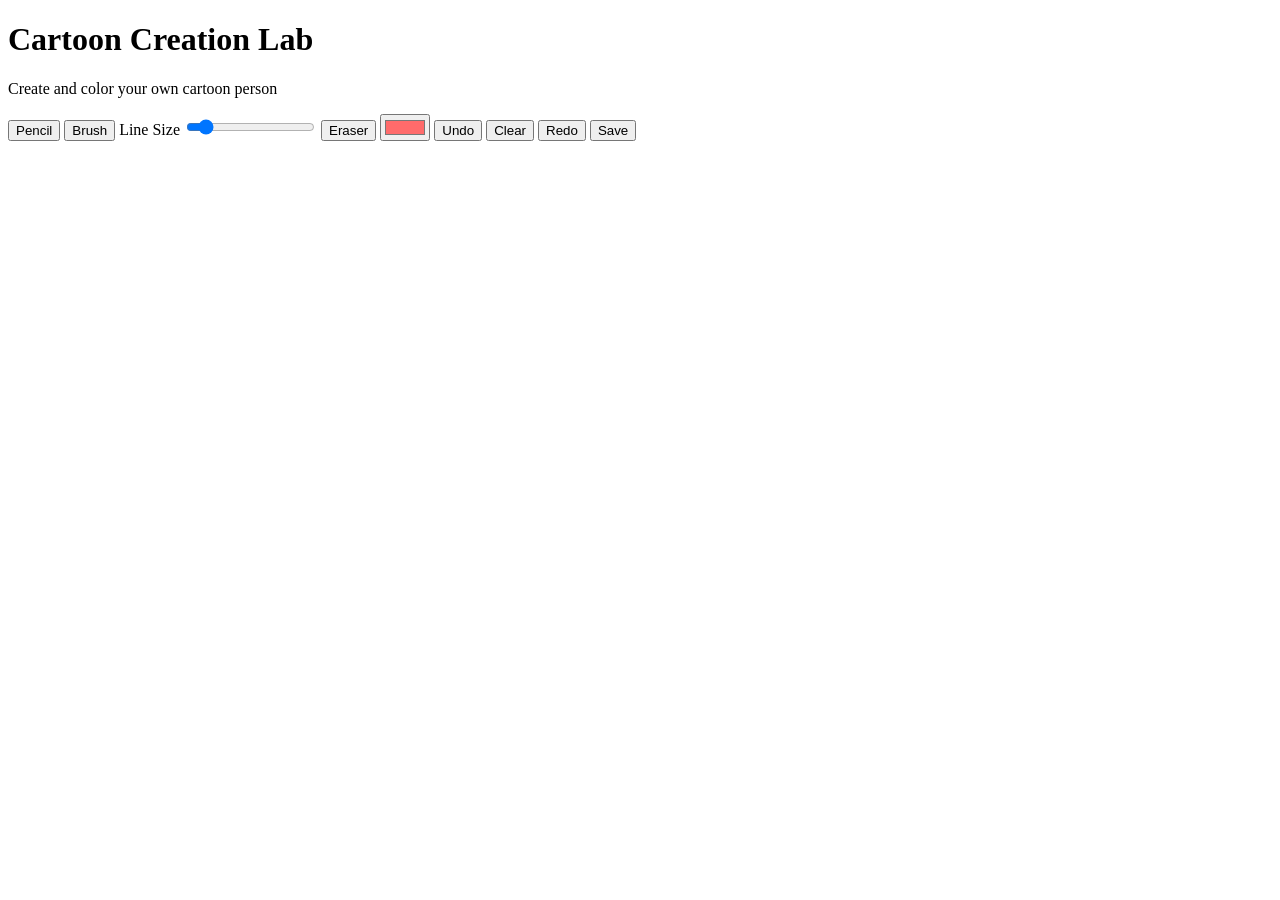
==== index.html @ 33162b20 "Rename myproject/index.html to index.html" ====
<!DOCTYPE html>
<html lang="en">
<head>
    <meta charset="UTF-8">
    <meta name="viewport"
content="width=device-width, initial-scale=1.0">
<title>Cartoon Creation Lab</title>
<link rel="stylesheet" href="style.css">
</head>
<body>
    <div class="app">

    <header>
        <h1>Cartoon Creation Lab </h1>
        <p>Create and color your own cartoon person</p>
    </header>
     
    <div class="studio">

        <div class="toolbar">

            <button id = "pencilBtn">Pencil</button>
            <button id="brushBtn"> Brush</button>
            <label for="brushSize">Line Size</label>
            <input type="range" id="brushSize" min="1" max="30" value="4">
            <button id="eraserBtn"> Eraser</button>
            <input type="color" id="colorPicker" value="#ff6b6b">
            <button id="undoBtn"> Undo</button>
            <button id="clearBtn"> Clear</button>
            <button id="redoBtn"> Redo</button>
            <button id="saveBtn">Save </button>

        </div>

        <div class="canvas-box">
            <canvas id="characterCanvas" width="600" height="600"></canvas>
            <canvas id="artCanvas" width = "600" height="600"></canvas>
        </div>

    </div>

</div>

<script src="script.js" defer></script>
</body>
</html>
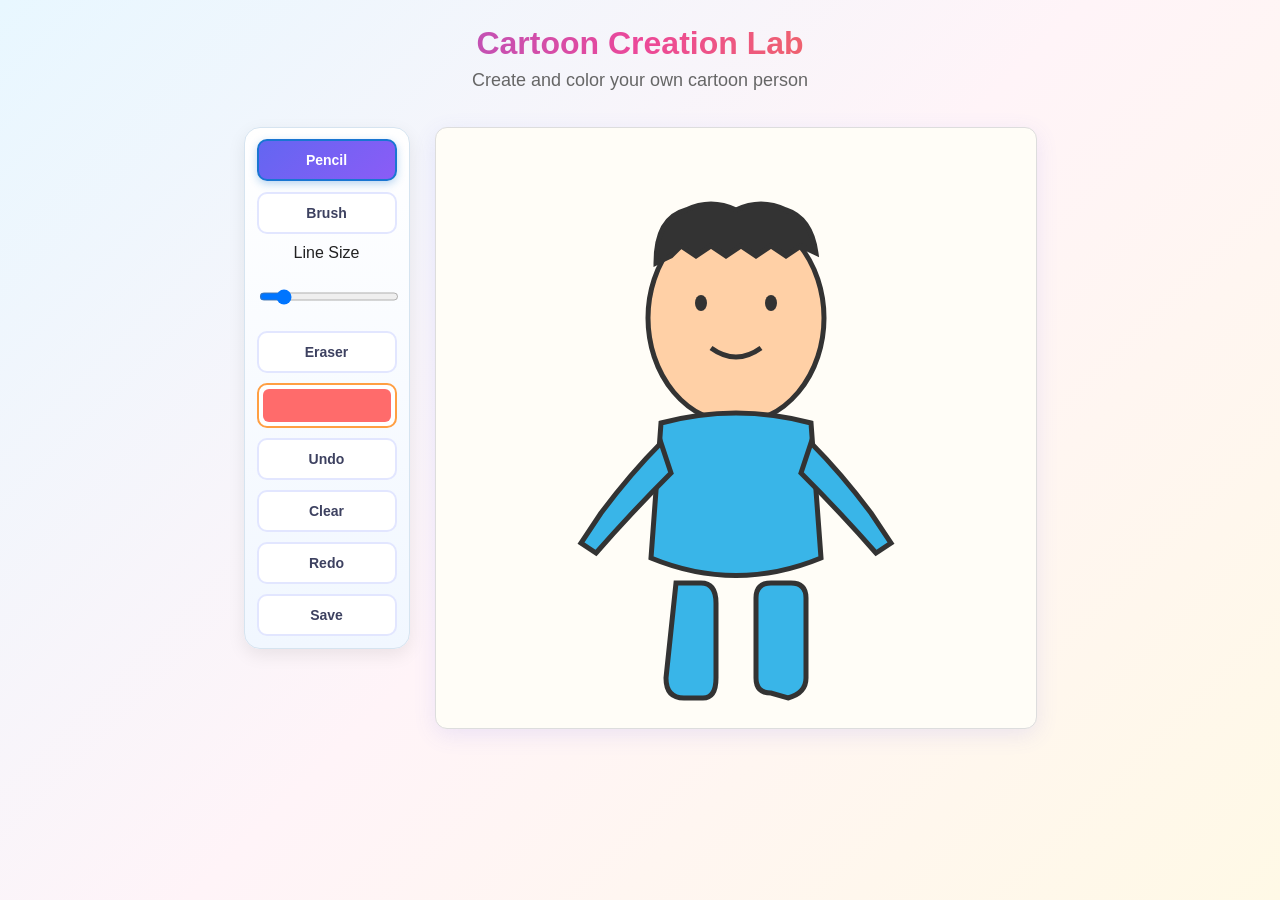
==== commit 9d0bf6b3: "Update index.html" ====
--- a/index.html
+++ b/index.html
@@ -4,6 +4,7 @@
     <meta charset="UTF-8">
     <meta name="viewport"
 content="width=device-width, initial-scale=1.0">
+    <!--Cartoon Creation Lab-->
 <title>Cartoon Creation Lab</title>
 <link rel="stylesheet" href="style.css">
 </head>
--- a/style.css
+++ b/style.css
@@ -0,0 +1,125 @@
+body {
+    margin: 0;
+    min-height: 100vh;
+
+    font-family: Arial, sans-serif;
+
+    background:linear-gradient(135deg,#e8f7ff,#fff4f8,#fff9e6);
+    color: #222;
+}
+.app{
+    width: 94%;
+    max-width: 1100px;
+
+    margin: auto;
+
+    text-align: center;
+}
+
+header {
+    padding: 25px 0 18px;
+}
+
+h1{
+    margin: 0;
+    font-size: 32px;
+    font-weight: 700;
+    background: linear-gradient(90deg,#6366f1,#ec4899,#f59e0b);
+    background-clip: text;
+    -webkit-background-clip: text;
+    -webkit-text-fill-color: transparent;
+}
+
+header p{
+    margin-top: 8px;
+    font-size: 18px;
+    color: #666;
+}
+.studio {
+    display: flex;
+    align-items: flex-start;
+    justify-content:center;
+    gap: 25px;
+}
+.toolbar{
+    width: 140px;
+    padding: 12px;
+    background: linear-gradient(180deg,#ffffff,#f1f7ff);
+    border: 1px solid #d6e4f0;
+    border-radius: 16px;
+    display: flex;
+    flex-direction: column;
+    gap:10px;
+    box-shadow: 0 6px 18px
+    rgba(0,0,0,0.08);
+}
+.toolbar button{
+    padding: 11px;
+    border: 2px solid #e2e6ff;
+    border-radius:10px;
+    background: #ffffff;
+    color: #3d4160;
+    font-size: 14px;
+    font-weight: 600;
+    cursor: pointer;
+    transition: 0.15s;
+}
+.toolbar button:hover{
+    background: #f0f4ff;
+    border-color: #9eb7ff;
+    transform: translateY(-2px);
+}
+.toolbar input{
+    width: 100%;
+    height: 45px;
+    padding: 4px;
+
+    border: 2px solid #ff9f43;
+    border-radius: 10px;
+    cursor: pointer;
+    background: white;
+    box-sizing: border-box;
+}
+.canvas-box{
+    position: relative;
+
+    width: 600px;
+    height: 600px;
+    background: #fffdf7;
+    border: 1px solid #ddd;
+    border-radius: 12px;
+    overflow: hidden;
+    margin: 0;
+    flex-shrink: 0;
+    box-shadow: 0 6px 22px
+    rgba(99,102,241,0.12);
+}
+canvas {
+    position: absolute;
+    top: 0;
+    left: 0;
+
+    width: 600px;
+    height: 600px;
+    touch-action: none;
+}
+#artCanvas{
+   z-index: 2;
+}
+#characterCanvas{
+    z-index: 1;
+}
+.toolbar button.active{
+    background:linear-gradient(135deg,#6366f1,#8b5cf6);
+    color: #fff;
+    border-color: #1976d2;
+    box-shadow: 0 3px 8px rgba(25,118,210,0.3);
+    transform: translateY(-1px);
+}
+.toolbar input::-webkit-color-swatch-wrapper{
+    padding: 0;
+}
+.toolbar input::-webkit-color-swatch{
+    border: none;
+    border-radius: 6px;
+}
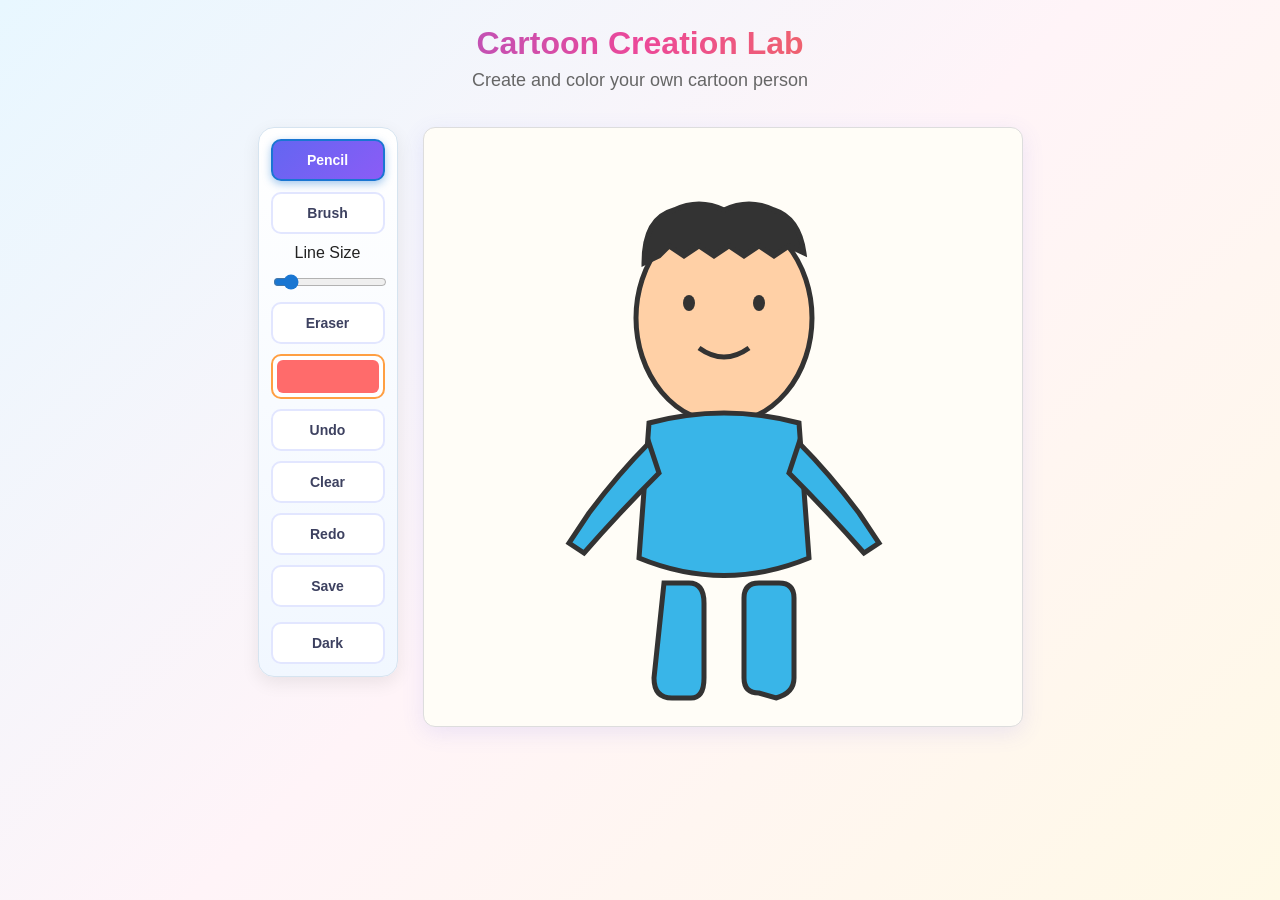
==== commit 5ce4b379: "added dark theme" ====
--- a/index.html
+++ b/index.html
@@ -1,47 +1,130 @@
 <!DOCTYPE html>
 <html lang="en">
+
 <head>
     <meta charset="UTF-8">
-    <meta name="viewport"
-content="width=device-width, initial-scale=1.0">
-    <!--Cartoon Creation Lab-->
-<title>Cartoon Creation Lab</title>
-<link rel="stylesheet" href="style.css">
+    <meta name="viewport" content="width=device-width, initial-scale=1.0">
+
+    <title>Cartoon Creation Lab</title>
+
+    <link rel="stylesheet" href="style.css">
 </head>
+
 <body>
+
     <div class="app">
 
-    <header>
-        <h1>Cartoon Creation Lab </h1>
-        <p>Create and color your own cartoon person</p>
-    </header>
-     
-    <div class="studio">
+        <!-- HEADER -->
+        <header>
 
-        <div class="toolbar">
+            <h1 id="title">
+                Cartoon Creation Lab
+            </h1>
 
-            <button id = "pencilBtn">Pencil</button>
-            <button id="brushBtn"> Brush</button>
-            <label for="brushSize">Line Size</label>
-            <input type="range" id="brushSize" min="1" max="30" value="4">
-            <button id="eraserBtn"> Eraser</button>
-            <input type="color" id="colorPicker" value="#ff6b6b">
-            <button id="undoBtn"> Undo</button>
-            <button id="clearBtn"> Clear</button>
-            <button id="redoBtn"> Redo</button>
-            <button id="saveBtn">Save </button>
+            <p id="subtitle">
+                Create and color your own cartoon person
+            </p>
 
-        </div>
+        </header>
 
-        <div class="canvas-box">
-            <canvas id="characterCanvas" width="600" height="600"></canvas>
-            <canvas id="artCanvas" width = "600" height="600"></canvas>
+
+        <!-- STUDIO -->
+        <div class="studio">
+
+
+            <!-- TOOLBAR -->
+            <div class="toolbar">
+
+                <button id="pencilBtn">
+                    Pencil
+                </button>
+
+                <button id="brushBtn">
+                    Brush
+                </button>
+
+
+                <label for="brushSize">
+                    Line Size
+                </label>
+
+                <input
+                    type="range"
+                    id="brushSize"
+                    min="1"
+                    max="30"
+                    value="4"
+                >
+
+
+                <button id="eraserBtn">
+                    Eraser
+                </button>
+
+
+                <input
+                    type="color"
+                    id="colorPicker"
+                    value="#ff6b6b"
+                >
+
+
+                <button id="undoBtn">
+                    Undo
+                </button>
+
+                <button id="clearBtn">
+                    Clear
+                </button>
+
+                <button id="redoBtn">
+                    Redo
+                </button>
+
+                <button id="saveBtn">
+                    Save
+                </button>
+
+
+                <!-- DARK MODE -->
+                <button id="darkBtn">
+                    Dark
+                </button>
+
+            </div>
+
+
+            <!-- CANVAS -->
+            <div class="canvas-box">
+
+                <!-- CARTOON -->
+                <canvas
+                    id="characterCanvas"
+                    width="600"
+                    height="600">
+                </canvas>
+
+
+                <!-- USER DRAWING -->
+                <canvas
+                    id="artCanvas"
+                    width="600"
+                    height="600">
+                </canvas>
+
+
+                <!-- BAT LAYER -->
+                <div id="batLayer"></div>
+
+            </div>
+
         </div>
 
     </div>
 
-</div>
 
-<script src="script.js" defer></script>
+    <script src="script.js" defer></script>
+
 </body>
-</html>
+
+</html>
--- a/style.css
+++ b/style.css
@@ -1,125 +1,730 @@
+/* =========================================
+   RESET
+========================================= */
+
+* {
+    box-sizing: border-box;
+}
+
+
+/* =========================================
+   BODY
+========================================= */
+
 body {
     margin: 0;
     min-height: 100vh;
 
     font-family: Arial, sans-serif;
 
-    background:linear-gradient(135deg,#e8f7ff,#fff4f8,#fff9e6);
+    background:
+        linear-gradient(
+            135deg,
+            #e8f7ff,
+            #fff4f8,
+            #fff9e6
+        );
+
     color: #222;
-}
-.app{
+
+    transition:
+        background 0.5s ease,
+        color 0.5s ease;
+}
+
+
+/* =========================================
+   APP
+========================================= */
+
+.app {
     width: 94%;
     max-width: 1100px;
 
-    margin: auto;
+    margin: 0 auto;
 
     text-align: center;
 }
+
+
+/* =========================================
+   HEADER
+========================================= */
 
 header {
     padding: 25px 0 18px;
 }
 
-h1{
+
+h1 {
     margin: 0;
+
     font-size: 32px;
     font-weight: 700;
-    background: linear-gradient(90deg,#6366f1,#ec4899,#f59e0b);
+
+    background:
+        linear-gradient(
+            90deg,
+            #6366f1,
+            #ec4899,
+            #f59e0b
+        );
+
     background-clip: text;
     -webkit-background-clip: text;
+
     -webkit-text-fill-color: transparent;
 }
 
-header p{
+
+header p {
     margin-top: 8px;
+
     font-size: 18px;
+
     color: #666;
-}
+
+    transition: color 0.5s ease;
+}
+
+
+/* =========================================
+   STUDIO
+========================================= */
+
 .studio {
     display: flex;
+
     align-items: flex-start;
-    justify-content:center;
+    justify-content: center;
+
     gap: 25px;
 }
-.toolbar{
+
+
+/* =========================================
+   TOOLBAR
+========================================= */
+
+.toolbar {
     width: 140px;
+
     padding: 12px;
-    background: linear-gradient(180deg,#ffffff,#f1f7ff);
+
+    background:
+        linear-gradient(
+            180deg,
+            #ffffff,
+            #f1f7ff
+        );
+
     border: 1px solid #d6e4f0;
+
     border-radius: 16px;
+
     display: flex;
+
     flex-direction: column;
-    gap:10px;
-    box-shadow: 0 6px 18px
-    rgba(0,0,0,0.08);
-}
-.toolbar button{
+
+    gap: 10px;
+
+    box-shadow:
+        0 6px 18px
+        rgba(0, 0, 0, 0.08);
+
+    transition:
+        background 0.5s ease,
+        border-color 0.5s ease,
+        box-shadow 0.5s ease;
+}
+
+
+/* =========================================
+   TOOLBAR BUTTONS
+========================================= */
+
+.toolbar button {
     padding: 11px;
+
     border: 2px solid #e2e6ff;
-    border-radius:10px;
+
+    border-radius: 10px;
+
     background: #ffffff;
+
     color: #3d4160;
+
     font-size: 14px;
+
     font-weight: 600;
+
     cursor: pointer;
-    transition: 0.15s;
-}
-.toolbar button:hover{
+
+    transition:
+        background 0.15s ease,
+        border-color 0.15s ease,
+        color 0.15s ease,
+        transform 0.15s ease,
+        box-shadow 0.15s ease;
+}
+
+
+/* =========================================
+   BUTTON HOVER
+========================================= */
+
+.toolbar button:hover {
     background: #f0f4ff;
+
     border-color: #9eb7ff;
+
     transform: translateY(-2px);
 }
-.toolbar input{
+
+
+/* =========================================
+   ACTIVE TOOL
+========================================= */
+
+.toolbar button.active {
+    background:
+        linear-gradient(
+            135deg,
+            #6366f1,
+            #8b5cf6
+        );
+
+    color: white;
+
+    border-color: #1976d2;
+
+    box-shadow:
+        0 3px 8px
+        rgba(25, 118, 210, 0.4);
+
+    transform: translateY(-1px);
+}
+
+
+/* =========================================
+   INPUTS
+========================================= */
+
+.toolbar input {
     width: 100%;
+
     height: 45px;
+
     padding: 4px;
 
     border: 2px solid #ff9f43;
+
     border-radius: 10px;
+
     cursor: pointer;
+
     background: white;
+
     box-sizing: border-box;
 }
-.canvas-box{
+
+
+/* =========================================
+   RANGE SLIDER
+========================================= */
+
+.toolbar input[type="range"] {
+    height: auto;
+
+    padding: 0;
+
+    border: none;
+
+    accent-color: #1976d2;
+
+    cursor: pointer;
+}
+
+
+/* =========================================
+   COLOR PICKER
+========================================= */
+
+.toolbar input[type="color"] {
+    padding: 4px;
+
+    cursor: pointer;
+}
+
+.toolbar input::-webkit-color-swatch-wrapper {
+    padding: 0;
+}
+
+.toolbar input::-webkit-color-swatch {
+    border: none;
+
+    border-radius: 6px;
+}
+
+
+/* =========================================
+   CANVAS BOX
+========================================= */
+
+.canvas-box {
     position: relative;
 
     width: 600px;
     height: 600px;
+
     background: #fffdf7;
+
     border: 1px solid #ddd;
+
     border-radius: 12px;
+
     overflow: hidden;
+
     margin: 0;
+
     flex-shrink: 0;
-    box-shadow: 0 6px 22px
-    rgba(99,102,241,0.12);
-}
+
+    box-shadow:
+        0 6px 22px
+        rgba(99, 102, 241, 0.12);
+
+    transition:
+        background 0.5s ease,
+        border-color 0.5s ease,
+        box-shadow 0.5s ease;
+}
+
+
+/* =========================================
+   CANVASES
+========================================= */
+
 canvas {
     position: absolute;
+
     top: 0;
     left: 0;
 
     width: 600px;
     height: 600px;
+
     touch-action: none;
 }
-#artCanvas{
-   z-index: 2;
-}
-#characterCanvas{
+
+
+/* =========================================
+   CHARACTER CANVAS
+========================================= */
+
+#characterCanvas {
     z-index: 1;
 }
-.toolbar button.active{
-    background:linear-gradient(135deg,#6366f1,#8b5cf6);
-    color: #fff;
-    border-color: #1976d2;
-    box-shadow: 0 3px 8px rgba(25,118,210,0.3);
+
+
+/* =========================================
+   ART CANVAS
+========================================= */
+
+#artCanvas {
+    z-index: 2;
+
+    background: transparent;
+}
+
+
+/* =========================================
+   BAT LAYER
+========================================= */
+
+#batLayer {
+    position: absolute;
+
+    top: 0;
+    left: 0;
+
+    width: 100%;
+    height: 100%;
+
+    z-index: 10;
+
+    pointer-events: none;
+
+    display: none;
+
+    overflow: hidden;
+}
+
+
+/* =========================================
+   BAT
+========================================= */
+
+.bat {
+    position: absolute;
+
+    font-size: 28px;
+
+    user-select: none;
+
+    pointer-events: none;
+
+    opacity: 0.9;
+
+    animation-name: flyBat;
+
+    animation-timing-function: linear;
+
+    animation-iteration-count: infinite;
+
+    white-space: nowrap;
+}
+
+
+/* =========================================
+   BAT ANIMATION
+========================================= */
+
+@keyframes flyBat {
+
+    0% {
+        transform:
+            translateX(-100px)
+            translateY(0);
+    }
+
+    25% {
+        transform:
+            translateX(150px)
+            translateY(-35px);
+    }
+
+    50% {
+        transform:
+            translateX(350px)
+            translateY(30px);
+    }
+
+    75% {
+        transform:
+            translateX(550px)
+            translateY(-20px);
+    }
+
+    100% {
+        transform:
+            translateX(750px)
+            translateY(10px);
+    }
+}
+
+
+/* =========================================
+   DARK MODE
+========================================= */
+
+body.dark-mode {
+
+    background:
+        radial-gradient(
+            circle at center,
+            #1b2030 0%,
+            #090c14 55%,
+            #020307 100%
+        );
+
+    color: white;
+}
+
+
+/* =========================================
+   DARK MODE HEADER
+========================================= */
+
+body.dark-mode h1 {
+
+    background:
+        linear-gradient(
+            90deg,
+            #7c83ff,
+            #c44cff,
+            #ff4f91
+        );
+
+    background-clip: text;
+
+    -webkit-background-clip: text;
+
+    -webkit-text-fill-color: transparent;
+}
+
+
+body.dark-mode header p {
+    color: #bfc4d3;
+}
+
+
+/* =========================================
+   DARK MODE TOOLBAR
+========================================= */
+
+body.dark-mode .toolbar {
+
+    background:
+        linear-gradient(
+            180deg,
+            #171b27,
+            #0e111a
+        );
+
+    border-color: #343a4a;
+
+    box-shadow:
+        0 8px 25px
+        rgba(0, 0, 0, 0.45);
+}
+
+
+/* =========================================
+   DARK MODE BUTTONS
+========================================= */
+
+body.dark-mode .toolbar button {
+
+    background: #1c2130;
+
+    color: #e5e7ef;
+
+    border-color: #3b4254;
+}
+
+
+body.dark-mode .toolbar button:hover {
+
+    background: #292f40;
+
+    border-color: #68728c;
+}
+
+
+/* =========================================
+   DARK MODE ACTIVE TOOL
+========================================= */
+
+body.dark-mode .toolbar button.active {
+
+    background:
+        linear-gradient(
+            135deg,
+            #2563eb,
+            #6366f1
+        );
+
+    color: white;
+
+    border-color: #60a5fa;
+
+    box-shadow:
+        0 3px 10px
+        rgba(37, 99, 235, 0.5);
+
     transform: translateY(-1px);
 }
-.toolbar input::-webkit-color-swatch-wrapper{
-    padding: 0;
-}
-.toolbar input::-webkit-color-swatch{
-    border: none;
-    border-radius: 6px;
-}
+
+
+/* =========================================
+   DARK MODE INPUTS
+========================================= */
+
+body.dark-mode .toolbar input[type="color"] {
+    background: #1c2130;
+
+    border-color: #4b5563;
+}
+
+
+/* =========================================
+   DARK MODE CANVAS
+========================================= */
+
+body.dark-mode .canvas-box {
+
+    background: #05070c;
+
+    border-color: #303746;
+
+    box-shadow:
+        0 10px 35px
+        rgba(0, 0, 0, 0.55);
+}
+
+
+/* =========================================
+   HIDE CARTOON IN DARK MODE
+========================================= */
+
+body.dark-mode #characterCanvas {
+    display: none;
+}
+
+
+/* =========================================
+   EMPTY ART CANVAS IN DARK MODE
+========================================= */
+
+body.dark-mode #artCanvas {
+
+    display: block;
+
+    background: transparent;
+}
+
+
+/* =========================================
+   SHOW BATS IN DARK MODE
+========================================= */
+
+body.dark-mode #batLayer {
+    display: block;
+}
+
+
+/* =========================================
+   DARK BUTTON
+========================================= */
+
+#darkBtn {
+    margin-top: 5px;
+}
+
+
+/* =========================================
+   DARK BUTTON ACTIVE
+========================================= */
+
+#darkBtn.active {
+
+    background:
+        linear-gradient(
+            135deg,
+            #2563eb,
+            #6366f1
+        );
+
+    color: white;
+
+    border-color: #60a5fa;
+
+    box-shadow:
+        0 3px 10px
+        rgba(37, 99, 235, 0.5);
+
+    transform: translateY(-1px);
+}
+
+
+/* =========================================
+   DARK BUTTON HOVER WHEN ACTIVE
+========================================= */
+
+#darkBtn.active:hover {
+
+    background:
+        linear-gradient(
+            135deg,
+            #1d4ed8,
+            #4f46e5
+        );
+
+    border-color: #93c5fd;
+}
+
+
+/* =========================================
+   RESPONSIVE
+========================================= */
+
+@media (max-width: 850px) {
+
+    .studio {
+
+        flex-direction: column;
+
+        align-items: center;
+    }
+
+
+    .toolbar {
+
+        width: 90%;
+
+        flex-direction: row;
+
+        flex-wrap: wrap;
+
+        justify-content: center;
+    }
+
+
+    .toolbar button {
+
+        min-width: 90px;
+    }
+
+
+    .canvas-box {
+
+        width: 90vw;
+        height: 90vw;
+
+        max-width: 600px;
+        max-height: 600px;
+    }
+
+
+    canvas {
+
+        width: 100%;
+        height: 100%;
+    }
+}
+
+
+/* =========================================
+   SMALL SCREENS
+========================================= */
+
+@media (max-width: 500px) {
+
+    header {
+        padding-top: 15px;
+    }
+
+
+    h1 {
+        font-size: 25px;
+    }
+
+
+    header p {
+        font-size: 15px;
+    }
+
+
+    .toolbar {
+        width: 100%;
+    }
+
+
+    .toolbar button {
+        min-width: 80px;
+
+        padding: 9px 7px;
+
+        font-size: 13px;
+    }
+}
